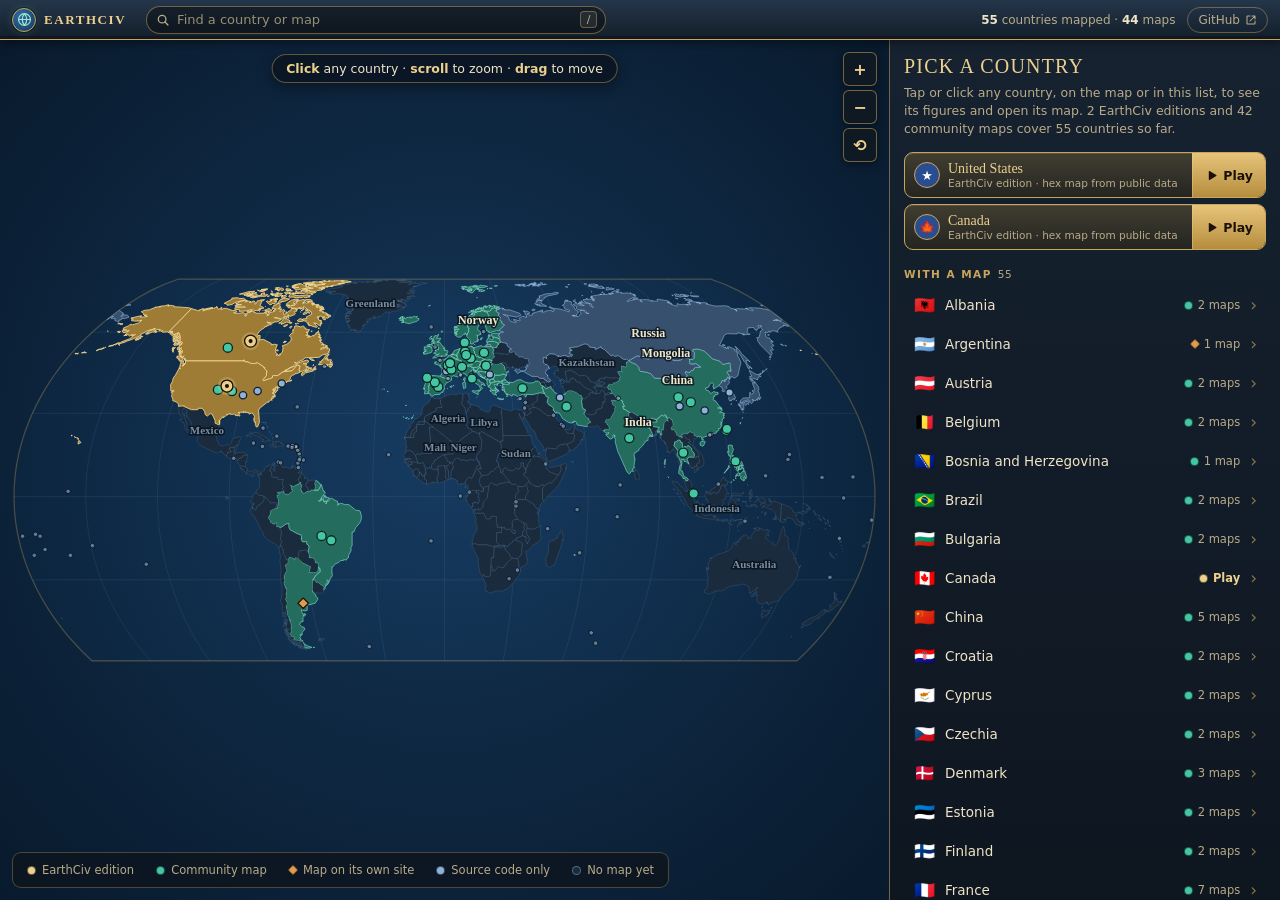
==== web/index.html @ f6eefc16 "Integrate edition manifests with the world home" ====
<!doctype html>
<html lang="en" data-default-country="us" data-home="world">
<head>
  <meta charset="utf-8">
  <meta name="viewport" content="width=device-width, initial-scale=1, viewport-fit=cover">
  <title>EarthCiv — The real world, mapped like a strategy game</title>
  <meta name="description" content="Start on a world map and click any country: play the United States or Canada drawn like a 4X strategy map from public data, open community maps of dozens more countries, and see each country's World Bank figures.">
  <meta name="theme-color" content="#131e2a">
  <link rel="icon" type="image/svg+xml" href="data:image/svg+xml,%3Csvg xmlns='http://www.w3.org/2000/svg' viewBox='0 0 64 64'%3E%3Ccircle cx='32' cy='32' r='31' fill='%23120d06'/%3E%3Ccircle cx='32' cy='32' r='29' fill='%23c9a45c'/%3E%3Ccircle cx='32' cy='32' r='24' fill='%232a4d8f'/%3E%3Cpath fill='%23f8f0d8' d='M32 14l4.9 11.3 12.2 1.1-9.3 8.1 2.8 12-10.6-6.4-10.6 6.4 2.8-12-9.3-8.1 12.2-1.1z'/%3E%3C/svg%3E">
  <!-- This deployment opens on the world map (data-home="world": js/app/home.js, js/ext/ports/), where any country can
       be clicked. The editions live at ?country=us and ?country=ca; data-default-country names the edition that old
       links without ?country= (such as /#city=35620) still open (js/app/edition-index.js). Without data-home the page opens
       on that edition. Social cards: crawlers need absolute URLs. If you host your own copy, change
       https://earthciv.org/ to its address (og:url, og:image, twitter:image, canonical).
       og-image.png is the app's share image of the U.S. home view (composed at 1600x840, scaled to 1200x630), as
       og-image-ca.png is of the Canadian one. -->
  <link rel="canonical" href="https://earthciv.org/">
  <meta property="og:type" content="website">
  <meta property="og:site_name" content="EarthCiv">
  <meta property="og:title" content="EarthCiv — The real world, mapped like a strategy game">
  <meta property="og:description" content="The real United States drawn like a 4X strategy map: hex terrain, cities with yields, lenses and resources, all from public data. Switch to Canada or explore 40+ community country ports in one click.">
  <meta property="og:url" content="https://earthciv.org/">
  <meta property="og:image" content="https://earthciv.org/og-image.png">
  <meta property="og:image:width" content="1200">
  <meta property="og:image:height" content="630">
  <meta property="og:image:alt" content="Hex map of the United States with city banners, in the style of a strategy game">
  <meta name="twitter:card" content="summary_large_image">
  <meta name="twitter:title" content="EarthCiv — The real world, mapped like a strategy game">
  <meta name="twitter:description" content="The real United States drawn like a 4X strategy map, from public data. Switch countries from the top bar.">
  <meta name="twitter:image" content="https://earthciv.org/og-image.png">
  <meta name="twitter:image:alt" content="Hex map of the United States with city banners, in the style of a strategy game">
  <link rel="stylesheet" href="css/style.css">
</head>
<body>
  <header id="topbar">
    <div class="country-switcher" role="group" aria-label="Country switcher">
      <div class="brand">
        <span class="brand-emblem" aria-hidden="true">★</span>
        <select id="country-picker" aria-label="Switch country" title="Switch country"></select>
      </div>
    </div>
    <div id="yields" class="yields" aria-label="National yields"></div>
    <div class="spacer"></div>
    <div class="search" role="search">
      <span class="search-ic" aria-hidden="true"></span>
      <input id="search-input" type="search" placeholder="Search cities &amp; states" autocomplete="off" spellcheck="false"
        role="combobox" aria-autocomplete="list" aria-expanded="false" aria-controls="search-results" aria-label="Search cities and states (/ or Ctrl K)">
      <kbd class="search-kbd" aria-hidden="true">/</kbd>
    </div>
    <div id="turn" class="turn"></div>
    <div class="tb-buttons">
      <button id="btn-share" class="btn" aria-haspopup="dialog" aria-expanded="false" aria-label="Share this view" title="Share: copy a link or download an image"></button>
      <button id="btn-help" class="btn btn-icon" aria-label="Keyboard and mouse help" title="Help (?)"></button>
      <button id="btn-pedia" class="btn" aria-label="Open the Almanac" title="What every number means and where it comes from"></button>
    </div>
  </header>

  <canvas id="map" role="img" aria-label="Hex map of the contiguous United States"></canvas>

  <div id="tooltip" class="tooltip" hidden></div>
  <aside id="city-panel" class="panel" hidden role="region" aria-label="Details"></aside>

  <div id="lens-area">
    <div id="lens-picker" class="panel lens-picker" hidden role="dialog" aria-label="Choose a lens"></div>
    <div id="legend" class="panel legend" hidden role="group" aria-label="Lens legend"></div>
    <div id="lens-dock" class="panel lens-dock" role="toolbar" aria-label="Map lenses">
      <button id="btn-res" class="lens-btn res-toggle" aria-pressed="true" aria-label="Resources on tiles (R)" title="Show or hide resources on tiles (R)" hidden></button>
      <div id="lens-quick" class="lens-quick"></div>
      <button id="btn-lenses" class="lens-btn lens-more" aria-haspopup="dialog" aria-expanded="false" aria-controls="lens-picker"></button>
    </div>
  </div>

  <div id="minimap-wrap" class="panel"><canvas id="minimap" aria-label="Minimap: click to jump" role="img"></canvas></div>
  <button id="btn-minimap" class="panel minimap-toggle" aria-pressed="false" aria-controls="minimap-wrap" aria-label="Show the minimap"></button>

  <div id="search-results" class="panel search-results" role="listbox" aria-label="Search results" hidden></div>
  <div id="share-pop" class="panel share-pop" role="dialog" aria-label="Share" hidden></div>
  <div id="yield-report" class="panel yield-report" role="dialog" aria-label="National report" tabindex="-1" hidden></div>
  <div id="toast" class="toast" role="status" aria-live="polite" hidden></div>
  <div id="announce" class="sr-only" aria-live="polite" aria-atomic="true"></div>

  <div id="pedia" class="modal" hidden>
    <div class="modal-card panel" role="dialog" aria-modal="true" aria-label="Almanac">
      <button class="close icon-btn" data-close aria-label="Close the Almanac">✕</button>
      <nav id="pedia-nav" aria-label="Almanac pages"></nav>
      <article id="pedia-body"></article>
    </div>
  </div>

  <div id="help" class="modal" hidden>
    <div class="help-card panel" role="dialog" aria-modal="true" aria-labelledby="help-title"></div>
  </div>

  <div id="loading">Surveying the land…</div>
  <script type="module" src="js/boot.js"></script>
</body>
</html>
---- web/css/style.css ----
:root {
  --ink: #efe4c6;
  --ink-dim: #b9ab88;
  --gold: #c9a45c;
  --gold-bright: #ecd08e;
  --panel: rgba(16, 25, 35, 0.98);
  --panel-2: rgba(28, 41, 56, 0.98);
  --line: rgba(201, 164, 92, 0.55);
  --serif: "Palatino Linotype", Palatino, "Book Antiqua", Georgia, serif;
  --sans: -apple-system, "Segoe UI", system-ui, sans-serif;
  --topbar-h: 40px;
}

* { box-sizing: border-box; }
html, body { margin: 0; height: 100%; overflow: hidden; background: #0d2a47; color: var(--ink); font-family: var(--sans); }
button { font: inherit; color: inherit; }
[hidden] { display: none !important; }
.sr-only { position: absolute; width: 1px; height: 1px; padding: 0; margin: -1px; overflow: hidden; clip: rect(0 0 0 0); white-space: nowrap; border: 0; }
.muted { color: var(--ink-dim); }
svg.icon { display: inline-block; flex: none; }
.emoji { display: inline-block; line-height: 1; vertical-align: middle; }
:focus-visible { outline: 2px solid var(--gold-bright); outline-offset: 2px; }

#map { position: fixed; inset: 0; width: 100%; height: 100%; cursor: grab; display: block; touch-action: none; }
#map.dragging { cursor: grabbing; }

.panel {
  background: linear-gradient(180deg, var(--panel-2), var(--panel));
  border: 1px solid var(--line);
  box-shadow: 0 0 0 1px rgba(0,0,0,.6), 0 8px 24px rgba(0,0,0,.45), inset 0 1px 0 rgba(255,235,190,.08);
  border-radius: 6px;
  -webkit-backdrop-filter: blur(8px);
  backdrop-filter: blur(8px);
}

.icon-btn {
  display: inline-grid; place-items: center; width: 26px; height: 26px; padding: 0; cursor: pointer;
  background: rgba(0,0,0,.3); border: 1px solid rgba(201,164,92,.45); border-radius: 50%; color: var(--ink-dim);
}
.icon-btn:hover { color: var(--gold-bright); border-color: var(--gold); }

/* ---------- top bar ---------- */
#topbar {
  position: fixed; top: 0; left: 0; right: 0; height: var(--topbar-h); z-index: 10;
  display: flex; align-items: center; gap: 16px; padding: 0 12px;
  background: linear-gradient(180deg, #24364a, #131e2a);
  border-bottom: 1px solid var(--gold);
  box-shadow: 0 2px 10px rgba(0,0,0,.5), inset 0 -3px 0 rgba(0,0,0,.25);
  font-variant-numeric: tabular-nums;
}
.country-switcher { display: flex; align-items: center; gap: 6px; flex: none; }
.brand { position: relative; font-family: var(--serif); font-weight: bold; font-size: 13px; letter-spacing: .07em; text-transform: uppercase; color: var(--gold-bright); white-space: nowrap; display: inline-flex; align-items: center; flex: none; }
.brand-emblem {
  position: absolute; left: 4px; top: 50%; transform: translateY(-50%); z-index: 1; pointer-events: none;
  display: inline-grid; place-items: center; width: 20px; height: 20px; border-radius: 50%;
  background: #2a4d8f; border: 1px solid var(--gold); color: #fff; font-size: 11px;
  box-shadow: 0 0 0 1px rgba(0,0,0,.45);
}
/* The country switcher stays visibly framed and labelled at every viewport size: a gold-bordered selector pill
   ("UNITED STATES", "CANADA") with a crisp dropdown chevron, paired with the "Countries" World Atlas pill. */
#country-picker {
  -webkit-appearance: none; appearance: none; margin: 0; height: 28px; padding: 0 26px 0 31px;
  border: 1px solid var(--gold); border-radius: 5px;
  font: inherit; letter-spacing: inherit; text-transform: inherit; color: inherit; line-height: 26px; cursor: pointer;
  background:
    url("data:image/svg+xml,%3Csvg xmlns='http://www.w3.org/2000/svg' viewBox='0 0 10 6' fill='none'%3E%3Cpath d='M1 1l4 4 4-4' stroke='%23ecd08e' stroke-width='1.8' stroke-linecap='round' stroke-linejoin='round'/%3E%3C/svg%3E") no-repeat right 8px center / 10px 6px,
    linear-gradient(180deg, #354c66, #1d2d3f);
  box-shadow: inset 0 1px 0 rgba(255,235,190,.16), 0 1px 3px rgba(0,0,0,.45);
}
#country-picker:hover {
  border-color: var(--gold-bright);
  background:
    url("data:image/svg+xml,%3Csvg xmlns='http://www.w3.org/2000/svg' viewBox='0 0 10 6' fill='none'%3E%3Cpath d='M1 1l4 4 4-4' stroke='%23fff2cc' stroke-width='1.8' stroke-linecap='round' stroke-linejoin='round'/%3E%3C/svg%3E") no-repeat right 8px center / 10px 6px,
    linear-gradient(180deg, #435f7d, #253a50);
}
#country-picker option, #country-picker optgroup { color: #ead7a8; background: #172437; text-transform: none; letter-spacing: normal; font-weight: normal; }
#country-picker optgroup { color: var(--gold); font-weight: 600; }
.brand-sizer { position: absolute; visibility: hidden; white-space: nowrap; pointer-events: none; font: inherit; letter-spacing: inherit; text-transform: inherit; }
.yields { display: flex; gap: 14px; flex: none; }
.yield {
  position: relative; display: flex; align-items: center; gap: 5px; font-weight: 600; font-size: 14px; white-space: nowrap; cursor: pointer; border-radius: 4px;
  background: none; border: 1px solid transparent; padding: 2px 4px; margin: 0 -5px; line-height: 20px; font-variant-numeric: tabular-nums;
}
.yield .ico { display: inline-flex; filter: drop-shadow(0 1px 1px rgba(0,0,0,.6)); }
/* The year a figure describes (the Canadian edition mixes census, GDP and Labour Force Survey years). */
.yield .stat-yr { align-self: flex-start; margin-left: -3px; font-size: 10px; line-height: 12px; font-weight: 600; color: var(--ink-dim); letter-spacing: .02em; }
/* The caret sits over the button's bottom padding (out of the flex flow), so the bar is exactly as wide as before. */
.yield .caret { position: absolute; left: 50%; bottom: 0; margin-left: -3.5px; width: 0; height: 0; border-left: 3.5px solid transparent; border-right: 3.5px solid transparent; border-top: 3px solid var(--gold); opacity: .45; transition: transform .15s, opacity .15s; pointer-events: none; }
.yield:hover { background: rgba(201,164,92,.12); border-color: rgba(201,164,92,.35); }
.yield:hover .caret { opacity: 1; }
.yield.open { background: linear-gradient(180deg, rgba(90,74,36,.85), rgba(58,47,21,.85)); border-color: var(--gold-bright); }
.yield.open .caret { opacity: 1; transform: rotate(180deg); border-top-color: var(--gold-bright); }
.spacer { flex: 1; min-width: 0; }
.turn { font-family: var(--serif); color: var(--ink-dim); font-size: 13px; white-space: nowrap; flex: none; }
.turn b { color: var(--gold-bright); }
.tb-buttons { display: flex; gap: 6px; flex: none; }
.btn {
  display: inline-flex; align-items: center; gap: 6px; white-space: nowrap; flex: none;
  background: linear-gradient(180deg, #3a5068, #223244); border: 1px solid var(--gold); border-radius: 4px;
  padding: 4px 10px; cursor: pointer; font-family: var(--serif); font-size: 13px; color: var(--gold-bright); line-height: 18px;
  box-shadow: inset 0 1px 0 rgba(255,235,190,.15), 0 1px 2px rgba(0,0,0,.5);
}
.btn:hover { background: linear-gradient(180deg, #4a6584, #2b4057); }
.btn[aria-expanded="true"] { background: linear-gradient(180deg, #5a4a24, #3a2f15); }
.btn-icon { padding: 4px 7px; }

/* search */
.search { position: relative; display: flex; align-items: center; flex: 0 1 230px; min-width: 150px; }
.search-ic { position: absolute; left: 8px; top: 50%; transform: translateY(-50%); color: var(--ink-dim); display: inline-flex; pointer-events: none; }
#search-input {
  width: 100%; height: 28px; padding: 0 34px 0 28px; border-radius: 14px; text-overflow: ellipsis; font: 13px var(--sans); color: var(--ink);
  background: rgba(0,0,0,.35); border: 1px solid rgba(201,164,92,.5); outline: none;
  box-shadow: inset 0 1px 3px rgba(0,0,0,.5);
}
#search-input::placeholder { color: rgba(185,171,136,.75); }
#search-input:focus { border-color: var(--gold-bright); background: rgba(0,0,0,.5); }
#search-input::-webkit-search-cancel-button { display: none; }
.search-kbd { position: absolute; right: 7px; top: 50%; transform: translateY(-50%); pointer-events: none; }
#search-input:focus ~ .search-kbd { display: none; }
/* Phone-only top-bar controls (see "phones" below): the search field's close button and the menu button. */
.search-close, .tb-menu-btn, .lbl-menu { display: none; }
kbd {
  display: inline-block; min-width: 18px; padding: 0 5px; border-radius: 3px; font: 11px/16px var(--sans); text-align: center;
  color: var(--gold-bright); background: rgba(255,235,190,.08); border: 1px solid rgba(201,164,92,.5); border-bottom-width: 2px;
}
.search-results { position: fixed; z-index: 40; max-height: min(420px, 70vh); overflow-y: auto; padding: 4px; }
.sr-item { display: flex; align-items: center; gap: 10px; padding: 6px 8px; border-radius: 4px; cursor: pointer; font-size: 13px; }
.sr-item.sel { background: linear-gradient(90deg, rgba(201,164,92,.28), rgba(201,164,92,.08)); }
.sr-ic { color: var(--gold); display: inline-flex; }
.sr-main { flex: 1; min-width: 0; display: flex; flex-direction: column; }
.sr-main b { font-family: var(--serif); color: var(--gold-bright); font-weight: normal; font-size: 14px; }
.sr-sub { color: var(--ink-dim); font-size: 11px; overflow: hidden; text-overflow: ellipsis; white-space: nowrap; }
.sr-pop { color: var(--ink-dim); font-variant-numeric: tabular-nums; font-size: 12px; }
.sr-empty { padding: 10px; color: var(--ink-dim); font-size: 13px; }

/* share popover + toast */
.share-pop { position: fixed; z-index: 40; width: 250px; padding: 8px; }
.sp-title { font-family: var(--serif); color: var(--gold); font-size: 11px; letter-spacing: .18em; text-transform: uppercase; padding: 2px 6px 6px; }
.sp-item { display: flex; align-items: center; gap: 10px; width: 100%; text-align: left; padding: 8px; border-radius: 4px; cursor: pointer; background: none; border: 1px solid transparent; color: var(--ink); font-size: 13px; }
.sp-item svg { color: var(--gold-bright); }
.sp-item:hover, .sp-item:focus-visible { background: rgba(201,164,92,.15); border-color: rgba(201,164,92,.35); }
.sp-item .muted { font-size: 11px; margin-left: 4px; }
.sp-status { font-size: 12px; color: var(--ink-dim); padding: 4px 8px 0; min-height: 0; }
.sp-status:empty { display: none; }
.sp-url { width: 100%; margin-top: 6px; font: 12px var(--sans); padding: 5px; color: var(--ink); background: rgba(0,0,0,.4); border: 1px solid var(--line); border-radius: 3px; }
.toast {
  position: fixed; top: 54px; left: 50%; transform: translateX(-50%); z-index: 45; padding: 7px 14px; border-radius: 16px;
  background: rgba(16,25,35,.96); border: 1px solid var(--gold); color: var(--gold-bright); font: 13px var(--serif); letter-spacing: .04em;
  box-shadow: 0 6px 18px rgba(0,0,0,.5);
}

/* ---------- top-bar reports (ui/yieldReport.js) ---------- */
.yield-report {
  --yc: var(--gold-bright);
  position: fixed; z-index: 28; width: 450px; max-width: calc(100vw - 16px); max-height: calc(100vh - 64px); max-height: calc(100dvh - 64px);
  overflow-y: auto; overscroll-behavior: contain; padding: 0 0 12px; outline: none;
  border: 1px solid var(--gold); border-top: 3px solid var(--gold);
  box-shadow: 0 0 0 1px rgba(0,0,0,.7), inset 0 0 0 1px rgba(255,235,190,.07), 0 14px 34px rgba(0,0,0,.6);
}
.yr-head { position: relative; display: flex; align-items: center; gap: 10px; padding: 12px 14px 8px; border-bottom: 1px solid var(--line);
  background: linear-gradient(180deg, rgba(255,235,190,.07), transparent); }
.yr-head::after { content: ""; position: absolute; left: 0; right: 0; bottom: -1px; height: 2px; background: linear-gradient(90deg, var(--yc), transparent 70%); opacity: .7; }
.yr-ic { display: inline-grid; place-items: center; width: 40px; height: 40px; border-radius: 50%; flex: none;
  background: radial-gradient(circle at 50% 35%, #2a3c52, #121b26); border: 2px solid var(--gold); box-shadow: 0 0 0 1px #120d06, inset 0 0 6px rgba(0,0,0,.6); }
.yr-ic svg, .yr-ic .emoji { filter: drop-shadow(0 1px 1px rgba(0,0,0,.6)); }
.yr-titles { flex: 1; min-width: 0; }
.yr-kind { font-size: 10px; letter-spacing: .22em; text-transform: uppercase; color: var(--gold); }
.yr-head h2 { margin: 0; font: normal 21px var(--serif); letter-spacing: .08em; text-transform: uppercase; color: var(--gold-bright); line-height: 1.15; }
.yr-close { flex: none; align-self: flex-start; }
.yr-total { padding: 10px 16px 2px; display: flex; align-items: center; gap: 14px; flex-wrap: wrap; }
.yr-total > b { font: bold 34px/1 var(--serif); letter-spacing: .02em; text-shadow: 0 2px 3px rgba(0,0,0,.6); font-variant-numeric: tabular-nums; }
.yr-ctx { list-style: none; margin: 0; padding: 0; font-size: 12px; color: var(--ink); line-height: 1.5; flex: 1; min-width: 180px; }
.yr-ctx li::before { content: "◆"; color: var(--gold); font-size: 8px; margin-right: 6px; vertical-align: 2px; }
.yr-def { margin: 8px 16px 2px; font-size: 12px; line-height: 1.45; color: var(--ink-dim); }
.yr-src { margin: 2px 16px 0; font-size: 11px; color: var(--gold); font-style: italic; }
.yr-sec { padding: 10px 16px 0; }
.yr-sec h3 {
  margin: 4px 0 8px; font-family: var(--serif); font-weight: normal; font-size: 12px; letter-spacing: .18em;
  text-transform: uppercase; color: var(--gold); display: flex; align-items: center; gap: 8px;
}
.yr-sec h3::after { content: ""; flex: 1; height: 1px; background: linear-gradient(90deg, var(--line), transparent); }
.yr-sec h4 { margin: 8px 0 4px; font: normal 10.5px var(--sans); letter-spacing: .12em; text-transform: uppercase; color: var(--ink-dim); }
.yr-note { margin: -4px 0 6px; font-size: 11px; color: var(--ink-dim); }
.yr-note:empty { display: none; }
.yr-bar { display: grid; grid-template-columns: 20px 1fr auto; gap: 1px 7px; align-items: center; font-size: 12px; margin-bottom: 5px; }
.yr-bar.noic { grid-template-columns: 1fr auto; }
.yr-bar.noic .yr-track { grid-column: 1 / 3; }
.yr-bic { display: inline-flex; color: var(--gold-bright); }
.yr-bl { min-width: 0; overflow-wrap: anywhere; line-height: 1.3; }
.yr-bl .muted { font-size: 11px; white-space: nowrap; }
.yr-bv { font-variant-numeric: tabular-nums; font-weight: 600; color: var(--ink); }
.yr-bar.strong .yr-bl { color: var(--gold-bright); font-family: var(--serif); font-size: 13px; }
.yr-track { grid-column: 2 / 4; height: 5px; background: rgba(255,255,255,.07); border-radius: 3px; overflow: hidden; }
.yr-track i { display: block; height: 100%; border-radius: 3px; background: linear-gradient(90deg, color-mix(in srgb, var(--yc) 70%, #000), var(--yc)); }
.yr-track i.good { background: #7fbf3f; }
.yr-track i.bad { background: #e0704f; }
.yr-more { margin: 2px 0 0 27px; padding: 2px 0; background: none; border: none; color: var(--gold-bright); font-size: 12px; cursor: pointer; text-decoration: underline dotted; text-underline-offset: 3px; }
.yr-controls { display: flex; align-items: center; justify-content: space-between; gap: 8px; flex-wrap: wrap; margin-bottom: 6px; }
.yr-tabs, .yr-modes { display: inline-flex; border: 1px solid rgba(201,164,92,.5); border-radius: 4px; overflow: hidden; background: rgba(0,0,0,.25); }
.yr-tabs button, .yr-modes button { background: none; border: none; padding: 4px 10px; font-size: 12px; cursor: pointer; color: var(--ink-dim); white-space: nowrap; }
.yr-tabs button + button, .yr-modes button + button { border-left: 1px solid rgba(201,164,92,.35); }
.yr-tabs button { font-family: var(--serif); letter-spacing: .08em; text-transform: uppercase; font-size: 11.5px; }
.yr-tabs button:hover:not([disabled]), .yr-modes button:hover { color: var(--gold-bright); background: rgba(201,164,92,.12); }
.yr-tabs button[aria-selected="true"], .yr-modes button[aria-pressed="true"] { color: var(--gold-bright); background: linear-gradient(180deg, #5a4a24, #3a2f15); }
.yr-tabs button[disabled] { opacity: .4; cursor: default; }
.yr-list { list-style: none; margin: 0; padding: 0; display: flex; flex-direction: column; gap: 3px; }
.yr-row {
  display: grid; grid-template-columns: 20px 1fr auto; gap: 2px 8px; align-items: center; width: 100%; text-align: left; cursor: pointer;
  padding: 5px 8px 6px; border-radius: 4px; background: rgba(0,0,0,.22); border: 1px solid rgba(201,164,92,.2); font-size: 13px;
}
.yr-row:hover, .yr-row:focus-visible { border-color: var(--gold); background: rgba(201,164,92,.12); }
.yr-row .yr-track { height: 3px; }
.yr-rk { grid-row: 1 / 3; align-self: center; display: inline-grid; place-items: center; width: 20px; height: 20px; border-radius: 50%; font: bold 11px var(--serif); color: #1a1408; background: radial-gradient(circle at 50% 35%, var(--gold-bright), var(--gold)); }
.yr-nm { font-family: var(--serif); color: var(--gold-bright); overflow: hidden; text-overflow: ellipsis; white-space: nowrap; min-width: 0; }
.yr-nm .muted { font-family: var(--sans); font-size: 11px; }
.yr-v { font-variant-numeric: tabular-nums; font-weight: 600; }
.yr-empty { font-size: 12px; }
.yr-foot { padding: 12px 16px 0; display: flex; align-items: center; justify-content: flex-end; gap: 10px; }
.yr-foot .yr-note { margin: 0; flex: 1; min-width: 0; }
#city-panel:focus { outline: none; }

/* ---------- extension hosts (app/api.js: app.ui.dock, app.ui.addTopButton) ---------- */
/* Docks sit flush under the top bar at the screen edge; the map stays full-size underneath and app.visibleArea()
   shrinks instead. --dock-left / --dock-right on <body> hold the visible docks' widths (0px when closed). */
.app-dock {
  position: fixed; top: var(--topbar-h); bottom: 0; width: var(--dock-w, 380px); max-width: calc(100vw - 120px); z-index: 12;
  overflow-y: auto; overscroll-behavior: contain; border-radius: 0; border-top: none;
}
.app-dock-left { left: 0; border-left: none; }
.app-dock-right { right: 0; border-right: none; }
.btn-ext.active, .btn-ext[aria-pressed="true"] { background: linear-gradient(180deg, #5a4a24, #3a2f15); border-color: var(--gold-bright); }
/* Extension buttons cost top-bar room: their labels go first, then (body.tb-ext) the brand text gives way. */
@media (max-width: 1720px) { .btn-ext .lbl { display: none; } .btn-ext { padding: 4px 7px; } body.tb-ext .turn { display: none; } }
@media (max-width: 1320px) and (min-width: 701px) { body.tb-ext .brand-text { display: none; } }
/* A docked dashboard plus the minimap leave the lens dock no room on smaller desktops: drop the minimap. */
@media (max-width: 1360px) and (min-width: 701px) {
  body.dock-open #minimap-wrap { display: none; }
  body.dock-open #lens-area { left: calc(12px + var(--dock-left, 0px)); }
}

/* ---------- tooltip ---------- */
.tooltip {
  position: fixed; z-index: 20; pointer-events: none; max-width: 280px;
  background: rgba(12, 18, 26, .96); border: 1px solid var(--line); border-radius: 4px;
  padding: 6px 9px; font-size: 12px; line-height: 1.45; color: var(--ink);
}
.tooltip b { color: var(--gold-bright); font-family: var(--serif); }
.tooltip .muted { color: var(--ink-dim); }
.tooltip svg.icon { vertical-align: -2px !important; }

/* ---------- city / state panel ---------- */
#city-panel {
  position: fixed; top: 52px; right: calc(12px + var(--dock-right, 0px)); bottom: 12px; width: 370px; z-index: 12;
  overflow-y: auto; padding: 0 0 12px; overscroll-behavior: contain;
}
.sheet-grip { display: none; }
.cp-head { padding: 12px 16px 12px 20px; border-bottom: 1px solid var(--line); position: relative; background: linear-gradient(180deg, rgba(255,235,190,.05), transparent); }
.cp-head .stripe { position: absolute; left: 0; top: 0; bottom: 0; width: 6px; border-radius: 6px 0 0 0; box-shadow: inset -1px 0 0 rgba(0,0,0,.4); }
.cp-kind { font-size: 10px; letter-spacing: .22em; text-transform: uppercase; color: var(--gold); }
.cp-name { margin: 0; font-weight: normal; font-family: var(--serif); font-size: 24px; letter-spacing: .06em; text-transform: uppercase; color: var(--gold-bright); padding-right: 34px; line-height: 1.15; }
.cp-name .cap { color: #ffe9a8; }
.cp-full { color: var(--ink-dim); font-size: 12px; margin-top: 3px; }
.chips { display: flex; flex-wrap: wrap; gap: 4px; margin-top: 6px; }
.chip { font: 11px var(--sans); letter-spacing: .06em; padding: 1px 7px; border-radius: 9px; border: 1px solid rgba(201,164,92,.5); background: rgba(0,0,0,.25); color: var(--gold-bright); }
button.chip { cursor: pointer; }
button.chip:hover { background: rgba(201,164,92,.2); }
.cp-pop { margin-top: 8px; font-size: 13px; display: flex; align-items: center; gap: 4px; flex-wrap: wrap; }
.cp-pop svg { color: var(--ink-dim); }
.cp-pop b { font-size: 16px; }
.cp-pop .growth { white-space: nowrap; }
.cp-pop .growth .since { color: var(--ink-dim); font-size: 12px; }
.cp-close { position: absolute; top: 10px; right: 10px; }
.cp-section { padding: 10px 16px 4px; }
.cp-section h3 {
  margin: 4px 0 8px; font-family: var(--serif); font-weight: normal; font-size: 12px; letter-spacing: .18em;
  text-transform: uppercase; color: var(--gold); display: flex; align-items: center; gap: 8px;
}
.cp-section h3::after { content: ""; flex: 1; height: 1px; background: linear-gradient(90deg, var(--line), transparent); }
.yield-grid { display: grid; grid-template-columns: repeat(5, 1fr); gap: 6px; }
.yield-tile { background: rgba(0,0,0,.25); border: 1px solid rgba(201,164,92,.25); border-radius: 5px; padding: 6px 2px; text-align: center; cursor: help; }
.yield-tile .ico { display: flex; justify-content: center; filter: drop-shadow(0 1px 1px rgba(0,0,0,.6)); }
.yield-tile .val { font-weight: 700; font-size: 14px; margin-top: 2px; font-variant-numeric: tabular-nums; }
.yield-tile .lbl { font-size: 10px; color: var(--ink-dim); text-transform: uppercase; letter-spacing: .06em; }
.yield-tile .rank { font-size: 10px; color: var(--gold-bright); margin-top: 2px; font-variant-numeric: tabular-nums; }
.ind { display: grid; grid-template-columns: 22px 1fr auto; gap: 2px 6px; align-items: center; margin-bottom: 5px; font-size: 12px; }
.ind .bar { grid-column: 2 / 4; height: 5px; background: rgba(255,255,255,.07); border-radius: 3px; overflow: hidden; }
.ind .bar i { display: block; height: 100%; border-radius: 3px; }
.ind .n { color: var(--ink-dim); font-variant-numeric: tabular-nums; }
.lq { font-size: 10px; padding: 0 4px; border-radius: 3px; margin-left: 4px; }
.lq.hi { background: rgba(127,191,63,.25); color: #b9e486; }
.lq.lo { background: rgba(255,255,255,.06); color: var(--ink-dim); }
.stat-row { display: flex; justify-content: space-between; gap: 8px; font-size: 13px; padding: 4px 0; border-bottom: 1px dashed rgba(201,164,92,.15); }
.stat-row .sl { display: inline-flex; align-items: center; gap: 6px; }
.stat-row .sl svg, .stat-row .sl .emoji { color: var(--ink-dim); width: 14px; }
.stat-row > span:last-child { text-align: right; }
.stat-row .cmp { font-size: 11px; color: var(--ink-dim); margin-left: 6px; white-space: nowrap; }
.stat-row .sl-yr { font-size: 11px; color: var(--ink-dim); white-space: nowrap; }
.good { color: #9fd76a !important; } .bad { color: #f08a6a !important; }
.city-list { display: flex; flex-direction: column; gap: 3px; }
.city-row {
  display: grid; grid-template-columns: 1fr auto 12px; gap: 8px; align-items: center; width: 100%; text-align: left; cursor: pointer;
  padding: 6px 8px; border-radius: 4px; background: rgba(0,0,0,.22); border: 1px solid rgba(201,164,92,.2); font-size: 13px;
}
.city-row:hover, .city-row:focus-visible { border-color: var(--gold); background: rgba(201,164,92,.12); }
.cr-name { font-family: var(--serif); color: var(--gold-bright); overflow: hidden; text-overflow: ellipsis; white-space: nowrap; }
.cr-name .muted { font-family: var(--sans); font-size: 11px; }
.cr-pop { color: var(--ink-dim); font-variant-numeric: tabular-nums; font-size: 12px; }
.cr-go { color: var(--gold); }
.cp-section p.muted { font-size: 12px; margin: 4px 0; }
.cp-foot { padding: 10px 16px 0; font-size: 11px; color: var(--ink-dim); }
.cp-foot a { color: var(--gold); cursor: pointer; }

/* ---------- lenses ---------- */
/* left: 266px keeps the area clear of the 252px-wide minimap; it never overlaps it. */
#lens-area {
  position: fixed; left: calc(266px + var(--dock-left, 0px)); right: calc(12px + var(--dock-right, 0px)); bottom: 12px; z-index: 11; pointer-events: none;
  display: flex; flex-direction: column; align-items: flex-end; gap: 8px;
}
#lens-area > * { pointer-events: auto; }
body.panel-open #lens-area { right: calc(394px + var(--dock-right, 0px)); }
#lens-area { container-type: inline-size; }
/* A narrow dock (e.g. beside the open panel) shows icons only for the quick lenses. */
@container (max-width: 560px) {
  .lens-quick .lens-btn:not(.active) span, .res-toggle span { display: none; }
}
.lens-dock { display: flex; align-items: center; gap: 4px; padding: 5px; max-width: 100%; min-width: 0; }
.lens-quick { display: flex; gap: 4px; min-width: 0; overflow-x: auto; scrollbar-width: none; }
.lens-quick::-webkit-scrollbar { display: none; }
.lens-btn {
  display: inline-flex; align-items: center; gap: 6px; flex: none;
  background: rgba(0,0,0,.25); border: 1px solid rgba(201,164,92,.3); border-radius: 4px; padding: 5px 9px;
  cursor: pointer; font-size: 12px; white-space: nowrap; color: var(--ink);
}
.lens-btn:hover { border-color: var(--gold); }
.lens-btn.active { background: linear-gradient(180deg, #5a4a24, #3a2f15); border-color: var(--gold-bright); color: var(--gold-bright); }
.lens-more { font-family: var(--serif); color: var(--gold-bright); border-color: rgba(201,164,92,.6); background: linear-gradient(180deg, #33465c, #1d2b3a); }
.lens-more .caret { font-size: 10px; opacity: .8; }
.lens-more[aria-expanded="true"] .caret { display: inline-block; transform: rotate(180deg); }
.res-toggle { color: var(--ink-dim); margin-right: 4px; }
.res-toggle.active { color: var(--gold-bright); border-color: var(--gold-bright); }

.lens-picker { width: 580px; max-width: 100%; max-height: calc(100vh - 140px); display: flex; flex-direction: column; overflow: hidden; }
.lp-head { display: flex; align-items: center; justify-content: space-between; padding: 8px 10px 6px 14px; border-bottom: 1px solid var(--line);
  font-family: var(--serif); color: var(--gold-bright); letter-spacing: .14em; text-transform: uppercase; font-size: 13px; }
.lp-body { overflow-y: auto; padding: 6px 10px 10px; display: grid; grid-template-columns: 1fr 1fr; gap: 2px 14px; }
.lp-group h4 { margin: 8px 0 5px; display: flex; align-items: center; gap: 6px; font: normal 11px var(--serif); letter-spacing: .18em; text-transform: uppercase; color: var(--gold); }
.lp-tiles { display: grid; grid-template-columns: 1fr 1fr; gap: 5px; }
.lp-tile {
  position: relative; display: grid; grid-template-columns: 26px 1fr; align-items: center; gap: 2px 7px; text-align: left; cursor: pointer;
  padding: 6px 7px 9px; border-radius: 5px; background: rgba(0,0,0,.25); border: 1px solid rgba(201,164,92,.25); color: var(--ink); font-size: 12px; overflow: hidden;
}
.lp-tile:hover, .lp-tile:focus-visible { border-color: var(--gold); background: rgba(201,164,92,.1); }
.lp-tile.active { border-color: var(--gold-bright); background: linear-gradient(180deg, rgba(90,74,36,.9), rgba(58,47,21,.9)); color: var(--gold-bright); }
.lp-ic { display: inline-grid; place-items: center; width: 26px; height: 26px; border-radius: 50%; background: #1b2838; border: 1px solid rgba(201,164,92,.55); color: var(--gold-bright); }
.lp-nm { white-space: nowrap; overflow: hidden; text-overflow: ellipsis; }
.lp-ramp { position: absolute; left: 6px; right: 6px; bottom: 3px; height: 3px; border-radius: 2px; }
.lp-ramp.terrain { background: linear-gradient(90deg, #2d6d97, #4f7a35, #a8a05a, #8a7a64, #e6e6e6); }

.legend { padding: 8px 10px 9px; width: 300px; max-width: 100%; font-size: 11px; }
.legend.behind { display: none; }
.lg-head { display: flex; align-items: center; gap: 7px; margin-bottom: 3px; }
.lg-ic { display: inline-grid; place-items: center; width: 24px; height: 24px; border-radius: 50%; background: #1b2838; border: 1px solid var(--gold); color: var(--gold-bright); flex: none; }
.legend .title { font-family: var(--serif); color: var(--gold-bright); font-size: 15px; letter-spacing: .06em; flex: 1; }
.lg-close { width: 20px; height: 20px; }
.legend .desc { color: var(--ink-dim); margin-bottom: 6px; line-height: 1.4; max-height: 4.3em; overflow: hidden; display: -webkit-box; -webkit-line-clamp: 3; -webkit-box-orient: vertical; }
.lg-scale { position: relative; cursor: crosshair; touch-action: none; padding-top: 2px; border-radius: 3px; }
.lg-hist { display: block; width: 100%; height: 38px; }
.legend .ramp { position: relative; height: 11px; border-radius: 2px; border: 1px solid rgba(0,0,0,.5); box-shadow: 0 0 0 1px rgba(201,164,92,.25); }
.band-mark { position: absolute; top: -45px; bottom: -3px; border: 1px solid var(--gold-bright); border-radius: 2px; background: rgba(255,233,168,.12); box-shadow: 0 0 6px rgba(255,214,110,.5); pointer-events: none; }
.legend .ticks { position: relative; height: 15px; margin-top: 3px; color: var(--ink-dim); font-variant-numeric: tabular-nums; }
.legend .ticks span { position: absolute; top: 0; white-space: nowrap; font-size: 10.5px; }
.legend .lg-unit { display: none; margin-top: 1px; color: var(--ink-dim); font-size: 10px; white-space: nowrap; overflow: hidden; text-overflow: ellipsis; }
.lg-meta { display: flex; flex-wrap: wrap; gap: 2px 8px; margin-top: 5px; color: var(--ink-dim); font-size: 10.5px; }
.hib { font-weight: 600; }
.lg-hint { margin-top: 4px; font-size: 10.5px; color: rgba(185,171,136,.75); font-style: italic; }
.lg-hint.on { color: var(--gold-bright); font-style: normal; }
/* A lens's caveat (lens.note), e.g. what a religion count does and does not measure. Shown everywhere, even on phones. */
.lg-note { margin: -2px 0 6px; padding: 4px 7px; border-left: 2px solid var(--gold); background: rgba(201,164,92,.08);
  color: var(--ink); font-size: 10.5px; line-height: 1.35; }
/* Categorical lenses: swatches instead of the histogram; click one to show only it. */
.lg-cats { display: flex; flex-wrap: wrap; gap: 3px 4px; }
.lg-cat { display: inline-flex; align-items: center; gap: 5px; padding: 2px 7px 2px 4px; cursor: pointer; font-size: 11px;
  background: rgba(0,0,0,.22); border: 1px solid rgba(201,164,92,.25); border-radius: 3px; }
.lg-cat i { width: 11px; height: 11px; border-radius: 2px; box-shadow: inset 0 0 0 1px rgba(0,0,0,.45); flex: none; }
.lg-cat:hover { border-color: var(--gold); }
.lg-cats.filtered .lg-cat:not(.on) { opacity: .45; }
.lg-cat.on { border-color: var(--gold-bright); color: var(--gold-bright); }

/* Map layers menu (app.ui.addMapToggle): one dock button, a small menu of switches above the dock. */
.map-layers-btn { position: relative; }
.map-layers-btn .ml-count { min-width: 15px; height: 15px; padding: 0 3px; border-radius: 8px; background: var(--gold); color: #1a1208;
  font-size: 10px; line-height: 15px; text-align: center; }
.map-layers-pop { align-self: flex-end; width: 240px; max-width: calc(100vw - 16px); max-height: 60vh; overflow-y: auto; padding: 4px 0 6px; }
.ml-head { padding: 4px 12px 6px; font: normal 11px var(--serif); letter-spacing: .18em; text-transform: uppercase; color: var(--gold);
  border-bottom: 1px solid var(--line); margin-bottom: 3px; }
.ml-row { display: flex; align-items: center; gap: 9px; width: 100%; padding: 7px 12px; min-height: 36px; cursor: pointer; text-align: left;
  background: none; border: 0; font-size: 12.5px; color: var(--ink-dim); }
.ml-row:hover, .ml-row:focus-visible { background: rgba(201,164,92,.1); }
.ml-row.on { color: var(--ink); }
.ml-ic { display: inline-grid; place-items: center; width: 18px; flex: none; }
.ml-lbl { flex: 1; }
.ml-switch { position: relative; width: 28px; height: 16px; border-radius: 8px; background: rgba(0,0,0,.4); border: 1px solid rgba(201,164,92,.4); flex: none; }
.ml-switch::after { content: ""; position: absolute; top: 2px; left: 2px; width: 10px; height: 10px; border-radius: 50%; background: var(--ink-dim); transition: left .12s; }
.ml-row.on .ml-switch { background: #5a4a24; border-color: var(--gold-bright); }
.ml-row.on .ml-switch::after { left: 14px; background: var(--gold-bright); }
/* The details toggle only matters beside a docked dashboard (advisors), where the legend is a compact strip at the
   top right of the map instead of a card over the south-east. */
.lg-more { display: none; width: 20px; height: 20px; font-size: 14px; line-height: 1; }
@media (min-width: 701px) {
  body.dock-open .lg-more { display: inline-grid; place-items: center; }
  body.dock-open #legend { position: absolute; right: 0; bottom: calc(100vh - 12px - var(--topbar-h) - 10px); transform: translateY(100%); }
  body.dock-open #legend:not(.expanded) { width: 230px; padding: 5px 8px 4px; }
  body.dock-open #legend:not(.expanded) .lg-ic { width: 20px; height: 20px; }
  body.dock-open #legend:not(.expanded) .title { font-size: 13px; }
  body.dock-open #legend:not(.expanded) :is(.desc, .lg-hist, .lg-meta, .lg-hint) { display: none; }
  body.dock-open #legend:not(.expanded) .band-mark { top: -3px; }
  body.dock-open #legend:not(.expanded) .ticks span:nth-child(2n) { display: none; }
  body.dock-open #legend:not(.expanded) .lg-unit { display: block; }
}

/* ---------- minimap ---------- */
#minimap-wrap { position: fixed; left: calc(12px + var(--dock-left, 0px)); bottom: 12px; z-index: 11; padding: 5px; }
#minimap { display: block; cursor: pointer; border-radius: 3px; touch-action: none; }
/* Map controls (Home, minimap toggle) for phones and short landscape screens; desktops have the minimap. They sit at
   the right end of the lens area, so a lens legend or the lens picker pushes them up instead of covering them. */
.map-ctrls { display: none; }
.map-ctrl {
  display: grid; place-items: center; width: 40px; height: 40px; padding: 0; cursor: pointer;
  color: var(--gold-bright); border-radius: 50%;
}
.map-ctrl[aria-pressed="true"] { background: linear-gradient(180deg, #5a4a24, #3a2f15); border-color: var(--gold-bright); }

/* ---------- tap card (ui/tapCard.js): a touch screen's hover tooltip ---------- */
.tap-card {
  position: fixed; z-index: 22; left: 8px; right: 8px; margin: 0 auto; width: fit-content; max-width: min(440px, calc(100vw - 16px));
  padding: 9px 40px 10px 12px; font-size: 13.5px; line-height: 1.5; color: var(--ink);
  border-color: var(--gold); box-shadow: 0 0 0 1px rgba(0,0,0,.6), 0 10px 28px rgba(0,0,0,.55);
}
.tap-card b { color: var(--gold-bright); font-family: var(--serif); }
.tap-card .muted { color: var(--ink-dim); }
.tap-card svg.icon { vertical-align: -2px !important; }
.tc-close { position: absolute; top: 6px; right: 6px; width: 30px; height: 30px; }
.tc-line + .tc-line { margin-top: 1px; }
.tc-key { font-size: 16px; margin-bottom: 3px; }
.tc-key b { font-family: var(--sans); font-size: 18px; }
.tc-open {
  display: flex; align-items: center; justify-content: center; gap: 8px; width: 100%; min-height: 38px; margin-top: 8px; padding: 0 12px;
  cursor: pointer; border-radius: 5px; border: 1px solid var(--gold); color: var(--gold-bright);
  background: linear-gradient(180deg, #3a5068, #223244); font: 15px var(--serif); letter-spacing: .03em;
}
.tc-open span { font-size: 18px; line-height: 1; }
@media (min-width: 701px) {
  .tap-card { left: calc(12px + var(--dock-left, 0px)); right: calc(12px + var(--dock-right, 0px)); }
  body.panel-open .tap-card { right: calc(394px + var(--dock-right, 0px)); }
}

/* ---------- modals: civilopedia + help ---------- */
.modal { position: fixed; inset: 0; z-index: 30; background: rgba(0,0,0,.55); display: grid; place-items: center; }
.modal-card { width: min(980px, 94vw); height: min(680px, 88vh); display: grid; grid-template-columns: 210px 1fr; position: relative; overflow: hidden; }
.modal-card .close { position: absolute; top: 10px; right: 12px; z-index: 2; }
#pedia-nav { border-right: 1px solid var(--line); padding: 16px 0; background: rgba(0,0,0,.2); overflow-y: auto; }
#pedia-nav .hd { font-family: var(--serif); color: var(--gold-bright); font-size: 18px; letter-spacing: .12em; text-transform: uppercase; padding: 0 16px 12px; }
#pedia-nav button { display: block; width: 100%; text-align: left; background: none; border: none; padding: 7px 16px; cursor: pointer; font-size: 13px; color: var(--ink); }
#pedia-nav button.active, #pedia-nav button:hover { background: rgba(201,164,92,.15); color: var(--gold-bright); }
#pedia-body { padding: 20px 28px; overflow-y: auto; font-size: 14px; line-height: 1.55; }
#pedia-body h2 { font-family: var(--serif); color: var(--gold-bright); letter-spacing: .08em; margin: 0 0 12px; font-weight: normal; font-size: 24px; display: flex; align-items: center; gap: 10px; }
#pedia-body h2 svg { color: var(--gold); }
#pedia-body h3.grp { font-family: var(--serif); font-weight: normal; color: var(--gold); font-size: 13px; letter-spacing: .18em; text-transform: uppercase; margin: 22px 0 4px; display: flex; align-items: center; gap: 6px; border-bottom: 1px solid var(--line); padding-bottom: 4px; }
#pedia-body h4 { margin: 18px 0 4px; color: var(--gold); font-family: var(--serif); font-size: 15px; display: flex; align-items: center; gap: 6px; }
#pedia-body a { color: var(--gold-bright); }
#pedia-body .muted { color: var(--ink-dim); font-size: 12px; }
#pedia-body table { border-collapse: collapse; width: 100%; font-size: 12px; margin-top: 6px; }
#pedia-body td, #pedia-body th { border-bottom: 1px solid rgba(201,164,92,.2); padding: 4px 6px; text-align: left; vertical-align: top; }
#pedia-body th { color: var(--gold); font-weight: normal; font-family: var(--serif); letter-spacing: .06em; }
#pedia-body td.ic { width: 34px; vertical-align: middle; }
#pedia-body td.nm { white-space: nowrap; }
#pedia-body td.num { text-align: right; font-variant-numeric: tabular-nums; }
#pedia-body code { font-size: 11px; color: var(--ink-dim); word-break: break-all; }
.res-ic { display: inline-grid; place-items: center; width: 28px; height: 28px; border-radius: 50%; border: 2px solid var(--gold); color: #f8f0d8; box-shadow: 0 0 0 1px #120d06; }
.lens-entry { display: grid; grid-template-columns: 40px 1fr; gap: 10px; align-items: start; }
.lens-entry h4 { margin-top: 14px !important; }
.le-ic { margin-top: 14px; display: grid; place-items: center; width: 36px; height: 36px; border-radius: 50%; background: #1b2838; border: 1px solid var(--gold); color: var(--gold-bright); }
.le-ramp { display: block; height: 6px; border-radius: 3px; margin: 6px 0 3px; max-width: 260px; }
.swatch { display: inline-block; width: 14px; height: 14px; border-radius: 3px; vertical-align: -2px; margin-right: 6px; border: 1px solid rgba(0,0,0,.4); }

.help-card { width: min(720px, 94vw); max-height: 88vh; overflow-y: auto; padding: 18px 24px 16px; position: relative; }
.help-card h2 { margin: 0 0 10px; font: normal 22px var(--serif); letter-spacing: .1em; text-transform: uppercase; color: var(--gold-bright); display: flex; align-items: center; gap: 10px; }
.help-card h2 svg { color: var(--gold); }
.help-close { position: absolute; top: 12px; right: 12px; }
.help-cols { display: grid; grid-template-columns: repeat(auto-fit, minmax(200px, 1fr)); gap: 4px 22px; }
.help-card h3 { margin: 10px 0 6px; font: normal 11px var(--serif); letter-spacing: .2em; text-transform: uppercase; color: var(--gold); border-bottom: 1px solid var(--line); padding-bottom: 4px; }
.help-row { display: grid; grid-template-columns: 1fr; gap: 2px; padding: 4px 0; font-size: 13px; }
.help-row .keys { display: flex; flex-wrap: wrap; gap: 4px; }
.help-foot { margin: 14px 0 0; font-size: 12px; color: var(--ink-dim); }
.help-foot a { color: var(--gold-bright); }

#loading {
  position: fixed; inset: 0; display: grid; place-items: center; z-index: 50; background: #0c2238;
  font-family: var(--serif); font-size: 22px; letter-spacing: .2em; text-transform: uppercase; color: var(--gold-bright);
}
#loading.error { font-size: 15px; letter-spacing: 0; text-transform: none; padding: 40px; text-align: center; }

/* ---------- narrower desktops ---------- */
#topbar { overflow-x: auto; overflow-y: hidden; scrollbar-width: none; }
#topbar::-webkit-scrollbar { display: none; }
/* The "Turn" label is the first thing to go when the bar is short of room (it needs about 1360px). */
@media (max-width: 1380px) {
  .turn { display: none; }
  #topbar { gap: 11px; }
  .yields { gap: 9px; }
  .yield { font-size: 13.5px; }
  .search { flex-basis: 150px; min-width: 120px; }
}
@media (max-width: 1200px) {
  #topbar { gap: 12px; }
  .yields { gap: 10px; }
  .yield { font-size: 13px; }
  .tb-buttons .btn .lbl { display: none; }
  .tb-buttons .btn { padding: 4px 7px; }
  .search { flex-basis: 180px; min-width: 130px; }
}
@media (max-width: 1000px) and (min-width: 701px) {
  .brand-text { display: none; }
  .lp-body { grid-template-columns: 1fr; }
  #topbar { gap: 10px; padding: 0 10px; }
  .yields { gap: 8px; }
  .yield { font-size: 12.5px; gap: 4px; }
  .search { flex: 0 1 150px; min-width: 112px; }
  /* With a panel open there is no room for the dock beside the minimap: hide the minimap, give the dock the width. */
  body.panel-open #minimap-wrap { display: none; }
  body.panel-open #lens-area { left: calc(12px + var(--dock-left, 0px)); }
}
/* The yields row gives way first when the bar is short of room (topbar.js marks it .clipped), keeping the country
   switcher, search and buttons visible at every desktop width. Phones scroll the whole bar instead. */
@media (min-width: 701px) {
  .yields { flex: 0 1 auto; min-width: 0; overflow-x: auto; scrollbar-width: none; padding: 0 5px; margin: 0 -5px; }
  .yields::-webkit-scrollbar { display: none; }
  .yields.clipped { -webkit-mask-image: linear-gradient(90deg, #000 calc(100% - 22px), transparent); mask-image: linear-gradient(90deg, #000 calc(100% - 22px), transparent); }
}

/* ---------- phones ---------- */
@media (max-width: 700px) {
  /* Two rows that always fit, instead of one strip to scroll sideways: the country picker, Countries, Search and a
     menu (Advisors, Share, Help, Almanac) on top, the national yields below (ui/mobile.js wires the menu). */
  :root { --topbar-h: 78px; }
  #topbar {
    height: var(--topbar-h); padding: 0 6px; gap: 0 5px; flex-wrap: wrap; align-content: flex-start; overflow: visible;
  }
  .brand-text { display: none; }
  .country-switcher { order: 0; height: 44px; gap: 5px; min-width: 0; }
  .spacer { order: 1; height: 44px; }
  .brand { font-size: 12px; letter-spacing: .04em; }
  .brand-emblem { left: 4px; width: 20px; height: 20px; font-size: 11px; }
  #country-picker { height: 34px; padding: 0 20px 0 28px; line-height: 32px; background-position: right 7px center; }
  #topbar #btn-ports.ports-launch { height: 34px; padding: 0 8px; }
  #topbar.tb-tight #btn-ports .ports-launch-lbl { display: none !important; }
  .turn { display: none; }

  /* Search: a round button until it has focus, then a field over the whole first row. */
  .search { order: 2; flex: none; width: 34px; min-width: 0; height: 34px; border-radius: 17px; }
  .search-kbd { display: none; }
  .search-ic { left: 50%; transform: translate(-50%, -50%); color: var(--gold-bright); }
  #search-input {
    height: 34px; padding: 0; border-radius: 17px; cursor: pointer; font-size: 16px; /* 16px: iOS zooms into smaller fields */
    color: transparent; caret-color: transparent; border-color: var(--gold);
    background: linear-gradient(180deg, #3a5068, #223244); box-shadow: inset 0 1px 0 rgba(255,235,190,.15), 0 1px 2px rgba(0,0,0,.5);
  }
  #search-input::placeholder { color: transparent; }
  .search:focus-within {
    position: absolute; z-index: 3; top: 5px; left: 6px; right: 6px; width: auto; height: 34px;
    box-shadow: 0 0 0 4px #1e2e40;
  }
  .search:focus-within .search-ic { left: 12px; transform: translateY(-50%); color: var(--ink-dim); }
  .search:focus-within #search-input {
    padding: 0 42px 0 34px; cursor: text; color: var(--ink); caret-color: auto; background: #0e1824; border-color: var(--gold-bright);
  }
  .search:focus-within #search-input::placeholder { color: rgba(185,171,136,.8); }
  .search:focus-within .search-close { display: grid; position: absolute; right: 4px; top: 50%; transform: translateY(-50%); width: 30px; height: 30px; }

  /* The menu: the top-bar buttons as a list under the first row. */
  .tb-menu-btn { order: 3; display: inline-grid; place-items: center; width: 34px; height: 34px; padding: 0; border-radius: 6px; }
  .tb-buttons { display: none; }
  #topbar.menu-open .tb-buttons {
    display: flex; flex-direction: column; align-items: stretch; gap: 2px;
    position: fixed; z-index: 41; top: 46px; right: 6px; min-width: 220px; max-width: calc(100vw - 12px); padding: 6px;
    background: linear-gradient(180deg, var(--panel-2), var(--panel)); border: 1px solid var(--gold); border-radius: 8px;
    box-shadow: 0 0 0 1px rgba(0,0,0,.6), 0 14px 34px rgba(0,0,0,.6);
  }
  #topbar.menu-open .tb-buttons .btn {
    justify-content: flex-start; gap: 12px; height: 46px; padding: 0 14px; font-size: 16px; letter-spacing: .02em;
    background: none; border-color: transparent; box-shadow: none;
  }
  #topbar.menu-open .tb-buttons .btn:active, #topbar.menu-open .tb-buttons .btn:focus-visible { background: rgba(201,164,92,.15); }
  #topbar.menu-open .tb-buttons .btn[aria-pressed="true"] { background: linear-gradient(180deg, #5a4a24, #3a2f15); border-color: var(--gold-bright); }
  #topbar.menu-open .tb-buttons .btn .lbl, #topbar.menu-open .tb-buttons .lbl-menu { display: inline; }
  #topbar.menu-open .tb-buttons .btn svg.icon { width: 20px; height: 20px; }
  #topbar.menu-open .tb-menu-btn { background: linear-gradient(180deg, #5a4a24, #3a2f15); }

  /* The yields: a row of their own that scrolls sideways, faded at an end with more to show (ui/topbar.js). */
  .yields {
    order: 4; flex: none; width: calc(100% + 12px); height: 34px; margin: 0 -6px; padding: 0 6px; gap: 2px; align-items: center;
    overflow-x: auto; overflow-y: hidden; scrollbar-width: none; overscroll-behavior-x: contain;
    border-top: 1px solid rgba(201,164,92,.25); background: rgba(0,0,0,.2);
  }
  .yields::-webkit-scrollbar { display: none; }
  .yields.more-r { -webkit-mask-image: linear-gradient(90deg, #000 calc(100% - 28px), transparent); mask-image: linear-gradient(90deg, #000 calc(100% - 28px), transparent); }
  .yields.more-l { -webkit-mask-image: linear-gradient(90deg, transparent, #000 28px); mask-image: linear-gradient(90deg, transparent, #000 28px); }
  .yields.more-l.more-r {
    -webkit-mask-image: linear-gradient(90deg, transparent, #000 28px, #000 calc(100% - 28px), transparent);
    mask-image: linear-gradient(90deg, transparent, #000 28px, #000 calc(100% - 28px), transparent);
  }
  .yield { margin: 0; padding: 4px 8px; font-size: 13.5px; line-height: 22px; }

  #lens-area { left: 0; right: 0; bottom: 0; gap: 6px; align-items: stretch; z-index: 13; }
  body.panel-open #lens-area { right: 0; }
  .lens-dock { border-radius: 10px 10px 0 0; border-left: none; border-right: none; border-bottom: none; padding: 6px 8px calc(6px + env(safe-area-inset-bottom)); }
  .lens-quick { flex: 1; }
  .res-toggle span, .lens-more span:not(.caret) { display: none; }
  .map-layers-pop { margin: 0 8px; width: auto; align-self: stretch; }
  .ml-row { min-height: 42px; }
  .legend { width: auto; margin: 0 8px; }
  .legend .desc { display: none; }
  .lens-picker { width: auto; margin: 0 8px; max-height: 60vh; }
  .lp-body { grid-template-columns: 1fr; }

  /* The minimap opens under the top bar, clear of the lens legend; Home and its toggle sit above the lens dock. */
  #minimap-wrap { display: none; top: calc(var(--topbar-h) + 8px); bottom: auto; left: 8px; }
  body.minimap-on #minimap-wrap { display: block; }
  .map-ctrls { display: flex; gap: 8px; align-self: flex-end; margin-right: 8px; }
  body.panel-open .map-ctrls, body.dock-open .map-ctrls, body.panel-open #minimap-wrap, body.dock-open #minimap-wrap { display: none; }
  .tap-card { max-width: none; width: auto; }
  .share-pop { top: calc(var(--topbar-h) + 8px) !important; left: 8px !important; right: 8px; width: auto; }

  #city-panel {
    top: auto; left: 0; right: 0; bottom: 0; width: auto; height: 55vh; height: 55dvh; z-index: 25;
    border-radius: 14px 14px 0 0; border-left: none; border-right: none; border-bottom: none;
    padding-bottom: calc(12px + env(safe-area-inset-bottom)); transition: transform .18s ease-out;
    box-shadow: 0 -8px 30px rgba(0,0,0,.55);
  }
  #city-panel.dragging-sheet { transition: none; }
  .app-dock {
    top: auto; left: 0; right: 0; bottom: 0; width: auto; max-width: none; height: 55vh; height: 55dvh; z-index: 24;
    border-radius: 14px 14px 0 0; border: 1px solid var(--line); border-bottom: none; border-left: none; border-right: none;
    padding-bottom: env(safe-area-inset-bottom); box-shadow: 0 -8px 30px rgba(0,0,0,.55);
  }
  .sheet-grip { display: block; position: sticky; top: 0; z-index: 2; height: 18px; margin-bottom: -18px; touch-action: none; }
  .sheet-grip::before { content: ""; position: absolute; left: 50%; top: 6px; width: 44px; height: 4px; margin-left: -22px; border-radius: 2px; background: rgba(201,164,92,.6); }
  .cp-head { padding-top: 18px; touch-action: none; }
  .cp-close { top: 14px; width: 32px; height: 32px; }
  .cp-name { font-size: 21px; }
  .yield-tile .val { font-size: 13px; }

  .modal-card { grid-template-columns: 1fr; grid-template-rows: auto 1fr; width: 100vw; height: 100%; height: 100dvh; border-radius: 0; }
  #pedia-nav { display: flex; overflow-x: auto; border-right: none; border-bottom: 1px solid var(--line); padding: 8px 44px 8px 0; }
  #pedia-nav .hd { display: none; }
  .modal-card .close { background: #1c2836; top: 7px; right: 8px; }
  #pedia-nav button { width: auto; white-space: nowrap; padding: 6px 12px; }
  #pedia-body { padding: 14px 16px; }
  .help-card { padding: 16px; }
  .toast { top: calc(var(--topbar-h) + 10px); }
  /* The world view (ext/ports) hides this top bar and shows its own, one row high: it keeps the one-row height. */
  .ports-overlay { --topbar-h: 40px; }
}
/* The narrowest phones (a folded Galaxy Fold is 280px): the picker drops its emblem, then Countries its count. */
@media (max-width: 340px) {
  .brand-emblem { display: none; }
  #country-picker { padding-left: 10px; }
}
@media (max-width: 300px) {
  #topbar.tb-tight #btn-ports .ports-launch-count { display: none; }

  .yield-report {
    left: 0 !important; right: 0; width: auto; max-width: none; z-index: 28;
    max-height: calc(100vh - var(--topbar-h) - 64px); max-height: calc(100dvh - var(--topbar-h) - 64px);
    border-radius: 0 0 12px 12px; border-left: none; border-right: none; border-top-width: 2px;
  }
  .yr-total > b { font-size: 30px; }
  .yr-row { padding: 7px 8px; }
}

/* ---------- short landscape screens (phones on their side) ---------- */
/* The desktop layout fits, but the 252px minimap would cover a third of the map: it opens on demand instead,
   from the controls above the lens dock, and the dock takes the room it left. */
@media (max-height: 500px) and (min-width: 701px) {
  #minimap-wrap { display: none; }
  body.minimap-on #minimap-wrap { display: block; bottom: auto; top: calc(var(--topbar-h) + 8px); }
  #lens-area { left: calc(12px + var(--dock-left, 0px)); }
  .map-ctrls { display: flex; gap: 8px; }
  body.dock-open .map-ctrls { display: none; }
  #city-panel { top: calc(var(--topbar-h) + 8px); bottom: 8px; }
}
/* Notched phones on their side: keep the bar, the dock and the panel out of the notch and the rounded corners. */
@media (orientation: landscape) and (max-height: 500px) {
  #topbar { padding-left: max(12px, env(safe-area-inset-left)); padding-right: max(12px, env(safe-area-inset-right)); }
  #lens-area {
    left: calc(max(12px, env(safe-area-inset-left)) + var(--dock-left, 0px)); right: calc(max(12px, env(safe-area-inset-right)) + var(--dock-right, 0px));
    bottom: max(8px, env(safe-area-inset-bottom));
  }
  body.panel-open #lens-area { right: calc(382px + max(12px, env(safe-area-inset-right)) + var(--dock-right, 0px)); }
  #city-panel { right: calc(max(12px, env(safe-area-inset-right)) + var(--dock-right, 0px)); }
  body.minimap-on #minimap-wrap { left: max(12px, env(safe-area-inset-left)); }
}

/* ---------- touch screens ---------- */
/* No double-tap zoom on controls (it fires on quick repeated taps), no grey tap flash: :active shows the press. */
button, select, input, a, label, [role="button"], [role="tab"], [role="option"] { touch-action: manipulation; }
@media (pointer: coarse) {
  button, select, a, [role="button"], [role="option"], .sr-item { -webkit-tap-highlight-color: transparent; }
  .btn:active, .lens-btn:active, .lp-tile:active, .yield:active, .map-ctrl:active, .icon-btn:active, .city-row:active,
  .sr-item:active, .tc-open:active, .chip:active { filter: brightness(1.3); }
  /* Finger-sized targets (WCAG 2.5.8 asks for 24 px at least; these aim for 34-40). */
  .icon-btn { width: 34px; height: 34px; }
  .lg-close, .lg-more { width: 30px; height: 30px; }
  .lens-btn { min-height: 38px; padding: 6px 11px; }
  .lens-dock { gap: 6px; }
  .lens-quick { gap: 6px; }
  button.chip { padding: 4px 10px; font-size: 12px; }
  .lp-tile { min-height: 44px; }
  .sr-item { min-height: 48px; }
  .ml-row { min-height: 44px; }
  .city-row { min-height: 40px; }
  .yr-tabs button, .yr-modes button { min-height: 34px; }
  #pedia-nav button { min-height: 40px; }
  .sheet-grip { height: 24px; margin-bottom: -24px; }
}
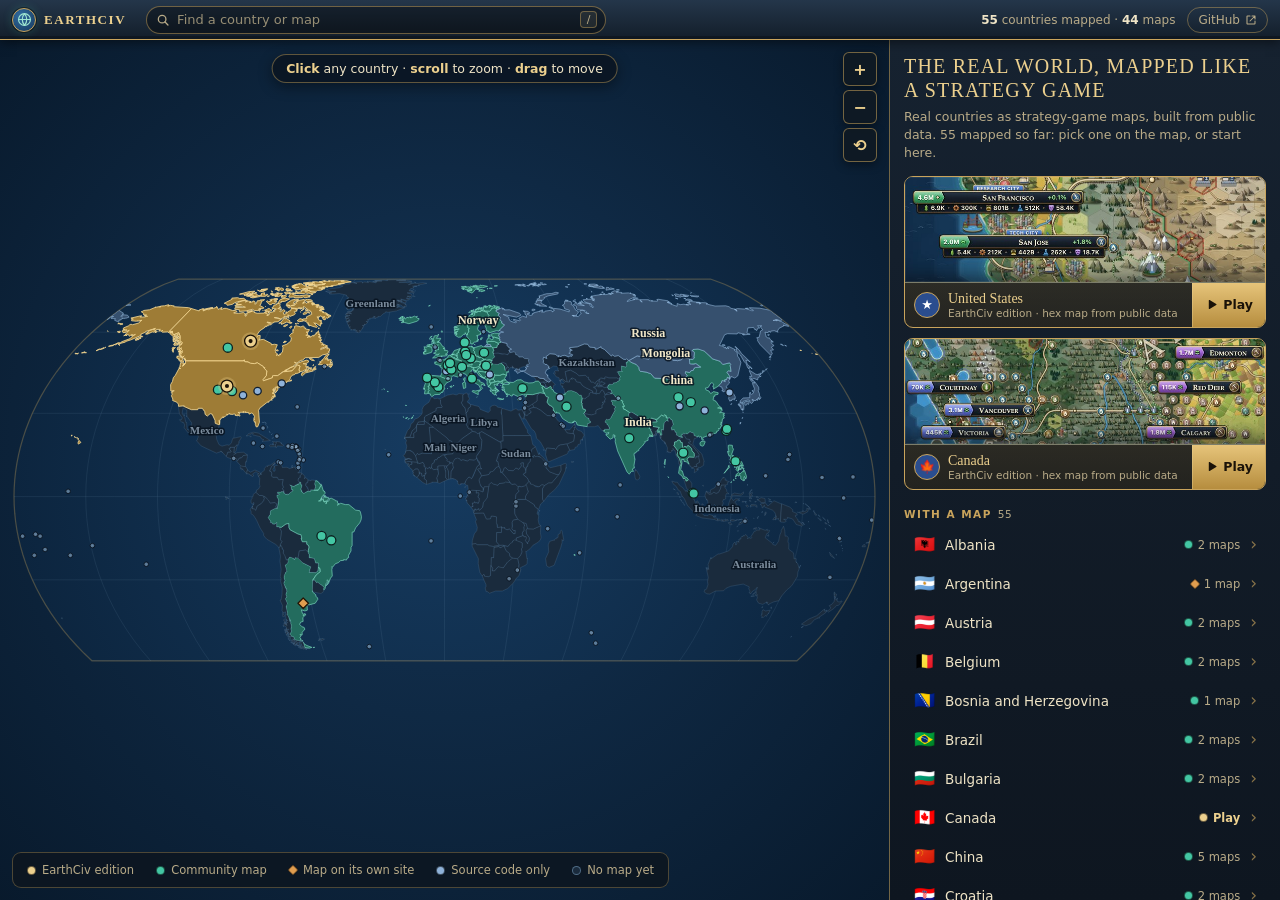
==== commit e5e8210c: "Give search engines a sitemap and each edition its own address Packaging now writes robots.txt, whic" ====
--- a/web/index.html
+++ b/web/index.html
@@ -4,31 +4,29 @@
   <meta charset="utf-8">
   <meta name="viewport" content="width=device-width, initial-scale=1, viewport-fit=cover">
   <title>EarthCiv — The real world, mapped like a strategy game</title>
-  <meta name="description" content="Start on a world map and click any country: play the United States or Canada drawn like a 4X strategy map from public data, open community maps of dozens more countries, and see each country's World Bank figures.">
+  <meta name="description" content="Explore every country in the world atlas, discover community-made maps, and see real cities, terrain, and economies through the lens of a strategy game.">
   <meta name="theme-color" content="#131e2a">
   <link rel="icon" type="image/svg+xml" href="data:image/svg+xml,%3Csvg xmlns='http://www.w3.org/2000/svg' viewBox='0 0 64 64'%3E%3Ccircle cx='32' cy='32' r='31' fill='%23120d06'/%3E%3Ccircle cx='32' cy='32' r='29' fill='%23c9a45c'/%3E%3Ccircle cx='32' cy='32' r='24' fill='%232a4d8f'/%3E%3Cpath fill='%23f8f0d8' d='M32 14l4.9 11.3 12.2 1.1-9.3 8.1 2.8 12-10.6-6.4-10.6 6.4 2.8-12-9.3-8.1 12.2-1.1z'/%3E%3C/svg%3E">
   <!-- This deployment opens on the world map (data-home="world": js/app/home.js, js/ext/ports/), where any country can
        be clicked. The editions live at ?country=us and ?country=ca; data-default-country names the edition that old
        links without ?country= (such as /#city=35620) still open (js/app/edition-index.js). Without data-home the page opens
-       on that edition. Social cards: crawlers need absolute URLs. If you host your own copy, change
-       https://earthciv.org/ to its address (og:url, og:image, twitter:image, canonical).
-       og-image.png is the app's share image of the U.S. home view (composed at 1600x840, scaled to 1200x630), as
-       og-image-ca.png is of the Canadian one. -->
-  <link rel="canonical" href="https://earthciv.org/">
+       on that edition. The deployment build also adds public preview pages for shared map views.
+       No canonical link here: this one file serves every view, so app/home.js gives each view its own (og:url for the
+       world map, ?country=<id> for an edition), and the build writes robots.txt and sitemap.xml from og:url too. -->
   <meta property="og:type" content="website">
   <meta property="og:site_name" content="EarthCiv">
   <meta property="og:title" content="EarthCiv — The real world, mapped like a strategy game">
-  <meta property="og:description" content="The real United States drawn like a 4X strategy map: hex terrain, cities with yields, lenses and resources, all from public data. Switch to Canada or explore 40+ community country ports in one click.">
+  <meta property="og:description" content="Explore every country in the world atlas, discover community-made maps, and see real cities, terrain, and economies through the lens of a strategy game.">
   <meta property="og:url" content="https://earthciv.org/">
-  <meta property="og:image" content="https://earthciv.org/og-image.png">
+  <meta property="og:image" content="https://earthciv.org/og-world.jpg">
   <meta property="og:image:width" content="1200">
   <meta property="og:image:height" content="630">
-  <meta property="og:image:alt" content="Hex map of the United States with city banners, in the style of a strategy game">
+  <meta property="og:image:alt" content="The EarthCiv world atlas with country borders and markers for community maps">
   <meta name="twitter:card" content="summary_large_image">
   <meta name="twitter:title" content="EarthCiv — The real world, mapped like a strategy game">
-  <meta name="twitter:description" content="The real United States drawn like a 4X strategy map, from public data. Switch countries from the top bar.">
-  <meta name="twitter:image" content="https://earthciv.org/og-image.png">
-  <meta name="twitter:image:alt" content="Hex map of the United States with city banners, in the style of a strategy game">
+  <meta name="twitter:description" content="Explore every country in the world atlas and discover strategy-game maps built from real-world data.">
+  <meta name="twitter:image" content="https://earthciv.org/og-world.jpg">
+  <meta name="twitter:image:alt" content="The EarthCiv world atlas with country borders and markers for community maps">
   <link rel="stylesheet" href="css/style.css">
 </head>
 <body>
@@ -46,9 +44,12 @@
       <input id="search-input" type="search" placeholder="Search cities &amp; states" autocomplete="off" spellcheck="false"
         role="combobox" aria-autocomplete="list" aria-expanded="false" aria-controls="search-results" aria-label="Search cities and states (/ or Ctrl K)">
       <kbd class="search-kbd" aria-hidden="true">/</kbd>
+      <button type="button" class="icon-btn search-close" aria-label="Close search"></button>
     </div>
     <div id="turn" class="turn"></div>
-    <div class="tb-buttons">
+    <button id="btn-menu" class="btn btn-icon tb-menu-btn" type="button" aria-label="Menu: Advisors, Share, Help, Almanac"
+      aria-haspopup="true" aria-expanded="false" aria-controls="tb-buttons"></button>
+    <div class="tb-buttons" id="tb-buttons">
       <button id="btn-share" class="btn" aria-haspopup="dialog" aria-expanded="false" aria-label="Share this view" title="Share: copy a link or download an image"></button>
       <button id="btn-help" class="btn btn-icon" aria-label="Keyboard and mouse help" title="Help (?)"></button>
       <button id="btn-pedia" class="btn" aria-label="Open the Almanac" title="What every number means and where it comes from"></button>
@@ -61,6 +62,11 @@
   <aside id="city-panel" class="panel" hidden role="region" aria-label="Details"></aside>
 
   <div id="lens-area">
+    <!-- Phones and other small touch screens: back to the whole map, and the minimap on demand. -->
+    <div class="map-ctrls">
+      <button id="btn-home" class="panel map-ctrl" type="button" aria-label="Show the whole map" title="Show the whole map"></button>
+      <button id="btn-minimap" class="panel map-ctrl minimap-toggle" aria-pressed="false" aria-controls="minimap-wrap" aria-label="Show the minimap"></button>
+    </div>
     <div id="lens-picker" class="panel lens-picker" hidden role="dialog" aria-label="Choose a lens"></div>
     <div id="legend" class="panel legend" hidden role="group" aria-label="Lens legend"></div>
     <div id="lens-dock" class="panel lens-dock" role="toolbar" aria-label="Map lenses">
@@ -71,7 +77,6 @@
   </div>
 
   <div id="minimap-wrap" class="panel"><canvas id="minimap" aria-label="Minimap: click to jump" role="img"></canvas></div>
-  <button id="btn-minimap" class="panel minimap-toggle" aria-pressed="false" aria-controls="minimap-wrap" aria-label="Show the minimap"></button>
 
   <div id="search-results" class="panel search-results" role="listbox" aria-label="Search results" hidden></div>
   <div id="share-pop" class="panel share-pop" role="dialog" aria-label="Share" hidden></div>
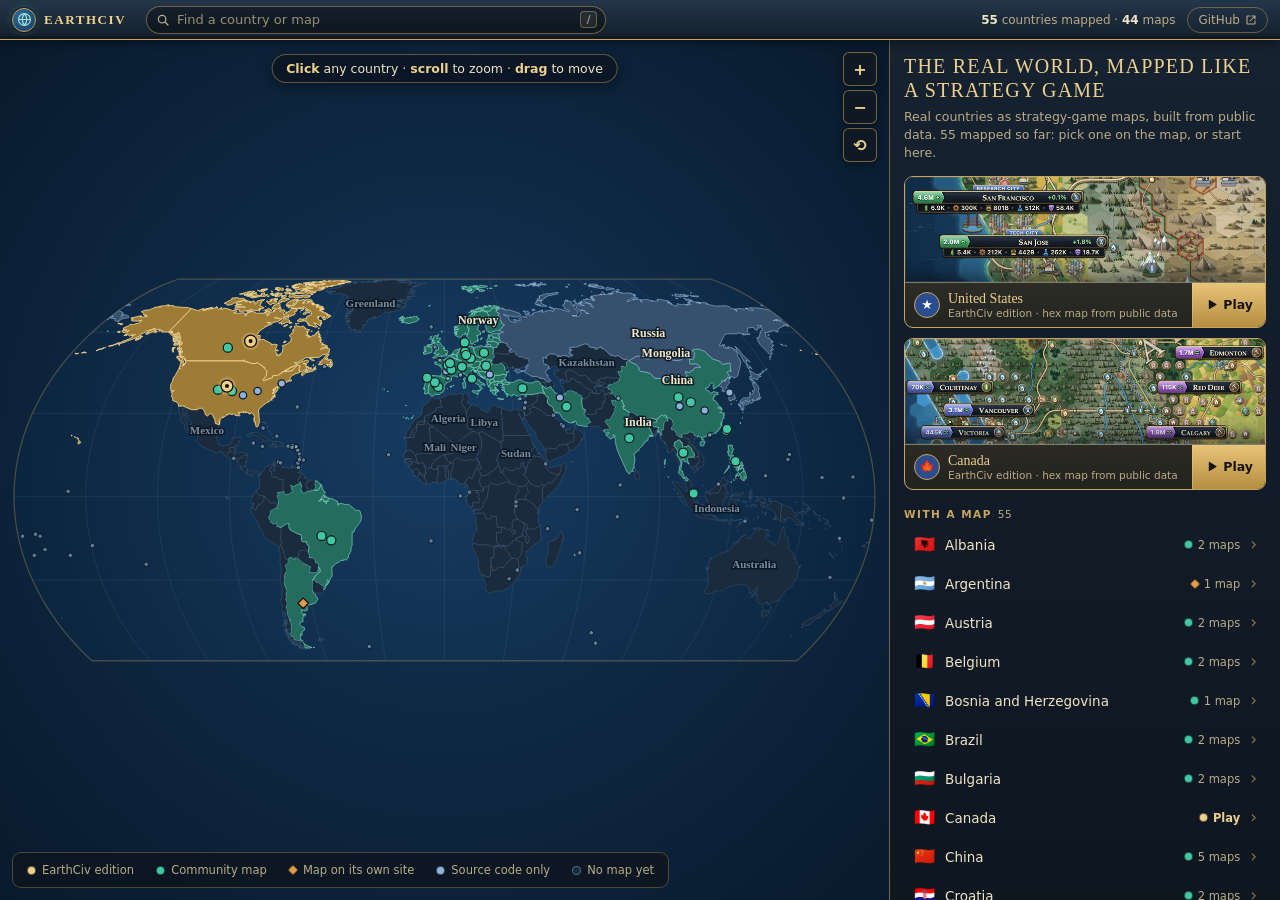
==== commit e8efc077: "Show the same map menu in an edition and above a community map The bar above a community map had a m" ====
--- a/web/index.html
+++ b/web/index.html
@@ -31,10 +31,9 @@
 </head>
 <body>
   <header id="topbar">
-    <div class="country-switcher" role="group" aria-label="Country switcher">
+    <div class="country-switcher" role="group" aria-label="Map switcher">
       <div class="brand">
-        <span class="brand-emblem" aria-hidden="true">★</span>
-        <select id="country-picker" aria-label="Switch country" title="Switch country"></select>
+        <select id="country-picker" class="map-picker" aria-label="Switch map" title="Switch map"></select>
       </div>
     </div>
     <div id="yields" class="yields" aria-label="National yields"></div>
--- a/web/css/style.css
+++ b/web/css/style.css
@@ -50,31 +50,28 @@
 }
 .country-switcher { display: flex; align-items: center; gap: 6px; flex: none; }
 .brand { position: relative; font-family: var(--serif); font-weight: bold; font-size: 13px; letter-spacing: .07em; text-transform: uppercase; color: var(--gold-bright); white-space: nowrap; display: inline-flex; align-items: center; flex: none; }
-.brand-emblem {
-  position: absolute; left: 4px; top: 50%; transform: translateY(-50%); z-index: 1; pointer-events: none;
-  display: inline-grid; place-items: center; width: 20px; height: 20px; border-radius: 50%;
-  background: #2a4d8f; border: 1px solid var(--gold); color: #fff; font-size: 11px;
-  box-shadow: 0 0 0 1px rgba(0,0,0,.45);
-}
-/* The country switcher stays visibly framed and labelled at every viewport size: a gold-bordered selector pill
-   ("UNITED STATES", "CANADA") with a crisp dropdown chevron, paired with the "Countries" World Atlas pill. */
-#country-picker {
-  -webkit-appearance: none; appearance: none; margin: 0; height: 28px; padding: 0 26px 0 31px;
+/* The map menu (ui/mapPicker.js) stays visibly framed and labelled at every viewport size: a gold-bordered selector
+   pill that names the map on screen, its icon first (a flag, then "UNITED STATES"), with a crisp dropdown chevron,
+   paired with the "World" pill. An edition's top bar and the bar above a community map (css/ports.css) show the same
+   one, and it lists the same maps in both. A name too long for its bar is cut short with an ellipsis. */
+.map-picker {
+  -webkit-appearance: none; appearance: none; margin: 0; height: 28px; padding: 0 26px 0 10px; min-width: 0; max-width: 100%;
   border: 1px solid var(--gold); border-radius: 5px;
   font: inherit; letter-spacing: inherit; text-transform: inherit; color: inherit; line-height: 26px; cursor: pointer;
+  text-overflow: ellipsis;
   background:
     url("data:image/svg+xml,%3Csvg xmlns='http://www.w3.org/2000/svg' viewBox='0 0 10 6' fill='none'%3E%3Cpath d='M1 1l4 4 4-4' stroke='%23ecd08e' stroke-width='1.8' stroke-linecap='round' stroke-linejoin='round'/%3E%3C/svg%3E") no-repeat right 8px center / 10px 6px,
     linear-gradient(180deg, #354c66, #1d2d3f);
   box-shadow: inset 0 1px 0 rgba(255,235,190,.16), 0 1px 3px rgba(0,0,0,.45);
 }
-#country-picker:hover {
+.map-picker:hover {
   border-color: var(--gold-bright);
   background:
     url("data:image/svg+xml,%3Csvg xmlns='http://www.w3.org/2000/svg' viewBox='0 0 10 6' fill='none'%3E%3Cpath d='M1 1l4 4 4-4' stroke='%23fff2cc' stroke-width='1.8' stroke-linecap='round' stroke-linejoin='round'/%3E%3C/svg%3E") no-repeat right 8px center / 10px 6px,
     linear-gradient(180deg, #435f7d, #253a50);
 }
-#country-picker option, #country-picker optgroup { color: #ead7a8; background: #172437; text-transform: none; letter-spacing: normal; font-weight: normal; }
-#country-picker optgroup { color: var(--gold); font-weight: 600; }
+.map-picker option, .map-picker optgroup { color: #ead7a8; background: #172437; text-transform: none; letter-spacing: normal; font-weight: normal; }
+.map-picker optgroup { color: var(--gold); font-weight: 600; }
 .brand-sizer { position: absolute; visibility: hidden; white-space: nowrap; pointer-events: none; font: inherit; letter-spacing: inherit; text-transform: inherit; }
 .yields { display: flex; gap: 14px; flex: none; }
 .yield {
@@ -540,19 +537,19 @@
 
 /* ---------- phones ---------- */
 @media (max-width: 700px) {
-  /* Two rows that always fit, instead of one strip to scroll sideways: the country picker, Countries, Search and a
-     menu (Advisors, Share, Help, Almanac) on top, the national yields below (ui/mobile.js wires the menu). */
+  /* Two rows that always fit, instead of one strip to scroll sideways: the map menu, World, Search and a menu
+     (Advisors, Share, Help, Almanac) on top, the national yields below (ui/mobile.js wires the menu). */
   :root { --topbar-h: 78px; }
   #topbar {
     height: var(--topbar-h); padding: 0 6px; gap: 0 5px; flex-wrap: wrap; align-content: flex-start; overflow: visible;
   }
   .brand-text { display: none; }
-  .country-switcher { order: 0; height: 44px; gap: 5px; min-width: 0; }
+  /* The map menu and World get the row less Search and the menu button (two 34px buttons and three 5px gaps). On a
+     screen too narrow for both, World drops its word (ui/mobile.js), and then the map's name is cut short. */
+  .country-switcher { order: 0; height: 44px; gap: 5px; flex: 0 1 auto; min-width: 0; max-width: calc(100% - 83px); }
   .spacer { order: 1; height: 44px; }
-  .brand { font-size: 12px; letter-spacing: .04em; }
-  .brand-emblem { left: 4px; width: 20px; height: 20px; font-size: 11px; }
-  #country-picker { height: 34px; padding: 0 20px 0 28px; line-height: 32px; background-position: right 7px center; }
-  #topbar #btn-ports.ports-launch { height: 34px; padding: 0 8px; }
+  .brand { font-size: 12px; letter-spacing: .04em; flex: 0 1 auto; min-width: 0; }
+  .map-picker { height: 34px; padding: 0 20px 0 9px; line-height: 32px; background-position: right 7px center; }
   #topbar.tb-tight #btn-ports .ports-launch-lbl { display: none !important; }
   .turn { display: none; }
 
@@ -661,12 +658,13 @@
   /* The world view (ext/ports) hides this top bar and shows its own, one row high: it keeps the one-row height. */
   .ports-overlay { --topbar-h: 40px; }
 }
-/* The narrowest phones (a folded Galaxy Fold is 280px): the picker drops its emblem, then Countries its count. */
+/* The narrowest phones (a folded Galaxy Fold is 280px): the map menu gives up some of its padding, then its letter
+   spacing, and World its count, so that the flag and "UNITED STATES" are still whole. */
 @media (max-width: 340px) {
-  .brand-emblem { display: none; }
-  #country-picker { padding-left: 10px; }
+  .map-picker { padding: 0 17px 0 6px; background-position: right 5px center; }
 }
 @media (max-width: 300px) {
+  .brand { letter-spacing: 0; }
   #topbar.tb-tight #btn-ports .ports-launch-count { display: none; }
 
   .yield-report {
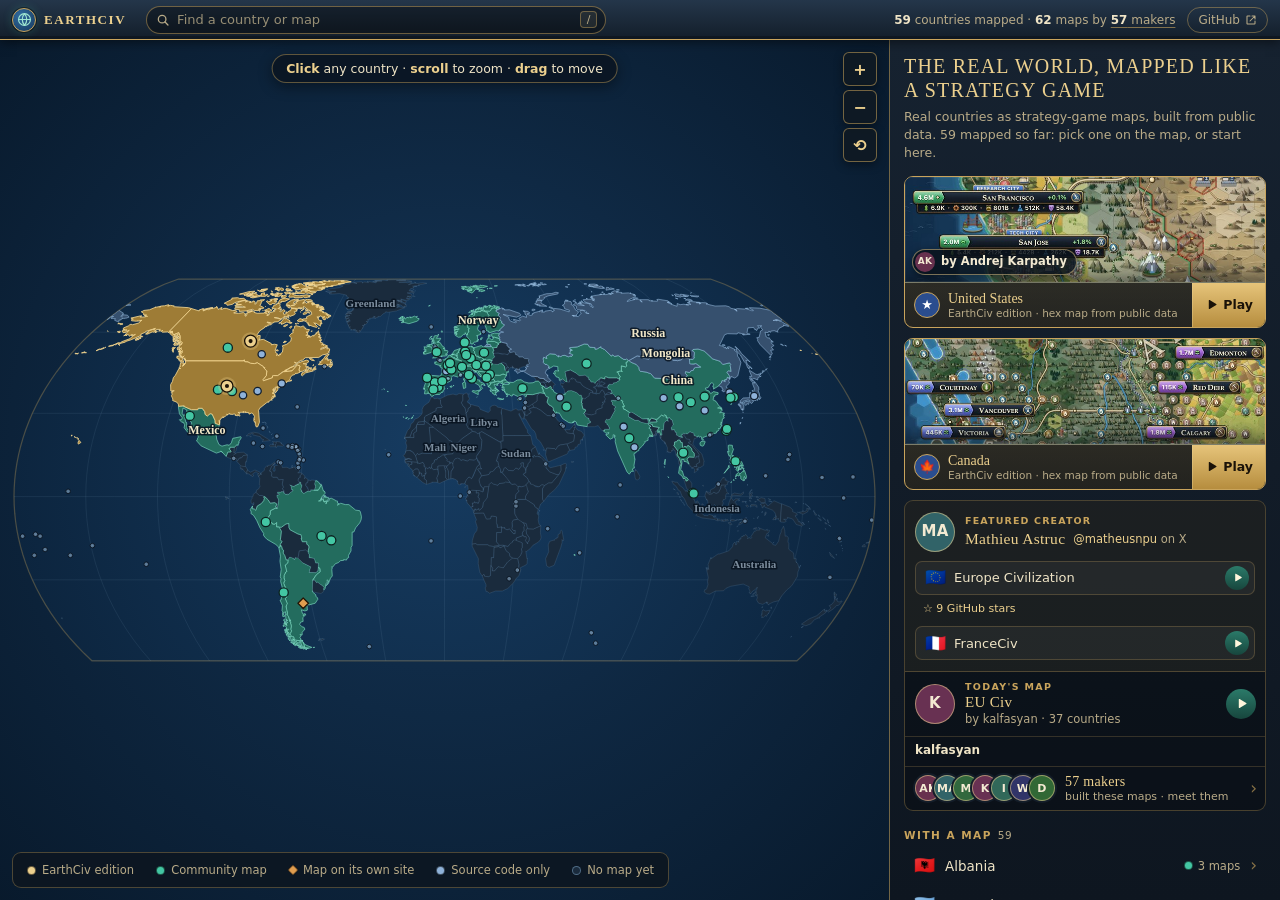
==== commit 77b55f32: "Give every map the same first row on desktop An edition's top bar has two rows on screens wider than" ====
--- a/web/index.html
+++ b/web/index.html
@@ -27,7 +27,7 @@
   <meta name="twitter:description" content="Explore every country in the world atlas and discover strategy-game maps built from real-world data.">
   <meta name="twitter:image" content="https://earthciv.org/og-world.jpg">
   <meta name="twitter:image:alt" content="The EarthCiv world atlas with country borders and markers for community maps">
-  <link rel="stylesheet" href="css/style.css">
+  <link rel="stylesheet" href="css/style.css?v=20261127b">
 </head>
 <body>
   <header id="topbar">
--- a/web/css/style.css
+++ b/web/css/style.css
@@ -141,7 +141,7 @@
 .sp-status:empty { display: none; }
 .sp-url { width: 100%; margin-top: 6px; font: 12px var(--sans); padding: 5px; color: var(--ink); background: rgba(0,0,0,.4); border: 1px solid var(--line); border-radius: 3px; }
 .toast {
-  position: fixed; top: 54px; left: 50%; transform: translateX(-50%); z-index: 45; padding: 7px 14px; border-radius: 16px;
+  position: fixed; top: calc(var(--topbar-h) + 14px); left: 50%; transform: translateX(-50%); z-index: 45; padding: 7px 14px; border-radius: 16px;
   background: rgba(16,25,35,.96); border: 1px solid var(--gold); color: var(--gold-bright); font: 13px var(--serif); letter-spacing: .04em;
   box-shadow: 0 6px 18px rgba(0,0,0,.5);
 }
@@ -247,7 +247,7 @@
 
 /* ---------- city / state panel ---------- */
 #city-panel {
-  position: fixed; top: 52px; right: calc(12px + var(--dock-right, 0px)); bottom: 12px; width: 370px; z-index: 12;
+  position: fixed; top: calc(var(--topbar-h) + 12px); right: calc(12px + var(--dock-right, 0px)); bottom: 12px; width: 370px; z-index: 12;
   overflow-y: auto; padding: 0 0 12px; overscroll-behavior: contain;
 }
 .sheet-grip { display: none; }
@@ -535,6 +535,28 @@
   .yields.clipped { -webkit-mask-image: linear-gradient(90deg, #000 calc(100% - 22px), transparent); mask-image: linear-gradient(90deg, #000 calc(100% - 22px), transparent); }
 }
 
+/* ---------- two rows on desktop ---------- */
+/* Every map opens under the same first row: the map menu, World and the map's maker, as above a community map
+   (css/ports.css, .ports-vbar). The edition's own bar, its yields, search and buttons, is the second row, where a
+   community map shows its own. Each row is drawn as a bar, and the first one's shadow falls on the second. */
+@media (min-width: 701px) {
+  :root { --topbar-h: 80px; }
+  .ports-overlay { --topbar-h: 40px; } /* the world view and the bar above a community map keep one row */
+  #topbar {
+    flex-wrap: wrap; align-content: flex-start; row-gap: 0;
+    background:
+      linear-gradient(var(--gold), var(--gold)) 0 39px / 100% 1px no-repeat,
+      linear-gradient(rgba(0,0,0,.25), rgba(0,0,0,.25)) 0 36px / 100% 3px no-repeat,
+      linear-gradient(rgba(0,0,0,.45), rgba(0,0,0,0)) 0 40px / 100% 10px no-repeat,
+      linear-gradient(180deg, #24364a, #131e2a) 0 0 / 100% 40px no-repeat,
+      linear-gradient(180deg, #24364a, #131e2a) 0 40px / 100% 40px no-repeat;
+  }
+  #topbar > .country-switcher { flex: 0 0 100%; height: 40px; }
+  /* The second row never wraps: the yields take the room the search and buttons leave, and are cut short there. */
+  #topbar > .yields { flex: 1 1 0; }
+  #topbar > .spacer { flex: none; width: 0; height: 40px; }
+}
+
 /* ---------- phones ---------- */
 @media (max-width: 700px) {
   /* Two rows that always fit, instead of one strip to scroll sideways: the map menu, World, Search and a menu
